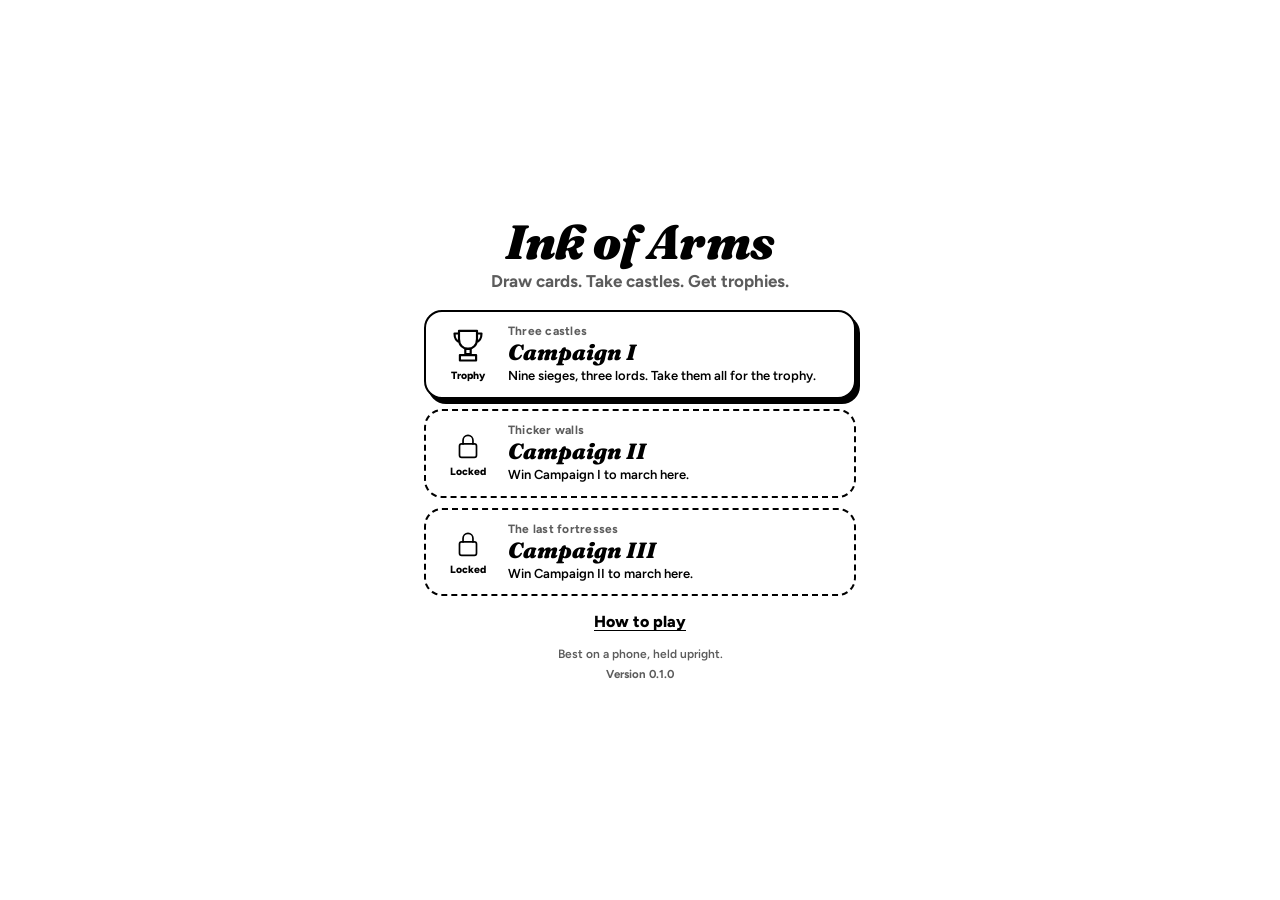
==== play/index.html @ 6a8299ff "Add files via upload" ====
<!DOCTYPE html>
<html lang="en">
<head>
<meta charset="utf-8">
<meta name="viewport" content="width=device-width, initial-scale=1, viewport-fit=cover">
<title>Ink of Arms: draw cards, take castles, get trophies</title>
<meta name="theme-color" content="#ffffff">
<meta name="description" content="Draw cards. Take castles. Get trophies.">
<link rel="manifest" href="/manifest.webmanifest">
<link rel="icon" type="image/svg+xml" href="/icons/icon.svg">
<meta name="apple-mobile-web-app-capable" content="yes">
<meta name="mobile-web-app-capable" content="yes">
<meta name="apple-mobile-web-app-title" content="Ink of Arms">
<meta name="apple-mobile-web-app-status-bar-style" content="default">
<link rel="preconnect" href="https://fonts.googleapis.com">
<link rel="preconnect" href="https://fonts.gstatic.com" crossorigin>
<link href="https://fonts.googleapis.com/css2?family=Fraunces:ital,opsz,wght@0,9..144,500;0,9..144,800;0,9..144,900;1,9..144,900&family=Figtree:wght@500;600;700;800&display=swap" rel="stylesheet">
<link rel="stylesheet" href="styles.css">
</head>
<body>


<section id="title" class="screen on">
  <div class="panel" style="animation:none;box-shadow:none;border:0;padding:8px 4px">
    <h1 class="logo">Ink of Arms</h1>
    <p class="tag">Draw cards. Take castles. Get trophies.</p>
    <div class="events" id="invs"></div>
    <button class="linkbtn" id="howBtn">How to play</button>
    <div class="foot-note">Best on a phone, held upright.</div>
    <div class="ver" id="ver"></div>
  </div>
</section>

<section id="intro" class="screen">
  <div class="panel" id="introPanel">
    <div class="prog" id="pips"></div>
    <div class="sub" id="introWhere"></div>
    <h2 id="introKind" style="margin-top:4px"></h2>
    <div class="big" id="introTarget" style="margin-top:14px"></div>
    <p style="margin-top:2px">damage to breach the walls</p>
    <div class="how" id="introBoss"></div>
    <p id="introReward" style="font-size:13px"></p>
    <button class="btn" id="sitBtn">Lay siege</button>
  </div>
</section>

<section id="game" class="screen">
  <div class="top">
    <div>
      <div class="hn" id="kind"></div>
      <div class="sub" id="where"></div>
    </div>
    <div class="pts"><div class="pv" id="scoreNow">0</div><div class="sub" id="scoreNeed"></div></div>
  </div>
  <div class="bar"><i id="barFill"></i></div>
  <p class="bossnote" id="bossNote"></p>
  <div class="jokers" id="jokers"></div>
  <div class="stage" id="stage">
    <div class="played" id="played"></div>
    <div class="readout">
      <div class="hname" id="hname"></div>
      <div class="cxm">
        <div><div class="pill chips" id="chips">0</div><span class="pill-l">chips</span></div>
        <span class="times">×</span>
        <div><div class="pill mult" id="mult">0</div><span class="pill-l">mult</span></div>
      </div>
    </div>
  </div>
  <div class="hand" id="hand"></div>
  <div class="actions">
    <button class="btn ghost" id="discardBtn">Discard<small id="discardsLeft"></small></button>
    <button class="btn ghost" id="sortBtn" aria-label="Sort hand">Sort<small id="sortMode">rank</small></button>
    <button class="btn" id="playBtn">Attack<small id="handsLeft"></small></button>
  </div>
  <div class="foot">
    <span class="money" id="money">$4</span>
    <span class="sub" id="deckCount"></span>
    <button class="linkbtn" id="handsBtn">Codex</button>
  </div>
</section>

<section id="shop" class="screen">
  <div class="shophead"><h2>The armory</h2></div>
  <div class="wallet"><small>Your purse</small><b id="shopMoney"></b></div>
  <div class="label">Your relics. Tap one to move or sell it</div>
  <div class="jokers" id="shopJokers"></div>
  <div class="label">For sale</div>
  <div class="shoplist" id="shelf"></div>
  <div class="shopbtns">
    <button class="btn ghost" id="rerollBtn">Restock</button>
    <button class="btn" id="nextBtn">March on</button>
  </div>
</section>

<div class="veil" id="veil"><div class="panel" id="sheet"></div></div>

<!-- Order matters: each script can only use what the scripts above it define while loading. main.js is always last. -->
<script src="js/config.js"></script>
<script src="js/engine.js"></script>
<script src="js/art.js"></script>
<script src="js/ui.js"></script>
<script src="js/siege.js"></script>
<script src="js/screens.js"></script>
<script src="js/main.js"></script>
</body>
</html>
---- play/styles.css ----
/* Ink of Arms. Paper-and-ink look shared with Ink Nine and Ink Rally: white paper, black ink, no other colors. */
:root{
  --paper:#ffffff; --ink:#000000; --soft:#5c5c5c;
  --display:"Fraunces", Georgia, "Times New Roman", serif;
  --ui:"Figtree", system-ui, -apple-system, "Segoe UI", sans-serif;
  --spring:cubic-bezier(.34,1.56,.64,1); --settle:cubic-bezier(.3,.7,.3,1);
  color-scheme:light; box-sizing:border-box;
  padding-top:env(safe-area-inset-top,0px); padding-bottom:env(safe-area-inset-bottom,0px);
}
@media (prefers-color-scheme: dark){ :root:not([data-theme="light"]){ --paper:#ffffff; --ink:#000000; --soft:#5c5c5c; } }
:root[data-theme="dark"]{ --paper:#ffffff; --ink:#000000; --soft:#5c5c5c; }
*,*::before,*::after{ box-sizing:inherit; }
html{ height:100%; scroll-padding-top:env(safe-area-inset-top,0px); }
html,body{ margin:0; height:100%; background:var(--paper); color:var(--ink); font-family:var(--ui); overflow:hidden; overscroll-behavior:none;
  -webkit-user-select:none; user-select:none; -webkit-touch-callout:none; -webkit-tap-highlight-color:transparent; }
button{ appearance:none; font:inherit; color:inherit; background:none; border:0; padding:0; cursor:pointer; }
.hidden{ display:none !important; }

@keyframes bump{0%{transform:scale(1)}30%{transform:scale(1.3,.78)}55%{transform:scale(.9,1.14)}78%{transform:scale(1.04,.97)}100%{transform:scale(1)}}
@keyframes cardIn{0%{transform:translateY(60vh) scale(.7,1.3)}55%{transform:translateY(-10px) scale(1.06,.94)}75%{transform:translateY(3px) scale(.98,1.02)}100%{transform:none}}
@keyframes pickIn{0%{opacity:0;transform:translateY(24px) scale(.9,1.12)}60%{opacity:1;transform:translateY(-3px) scale(1.03,.97)}100%{opacity:1;transform:none}}
@keyframes rowIn{0%{opacity:0;transform:translateX(-18px)}70%{opacity:1;transform:translateX(3px)}100%{opacity:1;transform:none}}
@keyframes trophyIn{0%{opacity:0;transform:translateY(-120px) scale(.7,1.3)}45%{opacity:1;transform:translateY(0) scale(1.25,.72)}62%{transform:translateY(-14px) scale(.9,1.12)}78%{transform:translateY(0) scale(1.06,.95)}100%{transform:none}}
@keyframes nope{0%,100%{transform:translateX(0)}25%{transform:translateX(-4px)}75%{transform:translateX(4px)}}
@keyframes bought{0%{transform:scale(1)}30%{transform:scale(1.05,.9);background:var(--ink);color:var(--paper)}60%{transform:scale(.98,1.04)}100%{transform:none}}
.bump{ animation:bump .4s ease-out; }
.nope{ animation:nope .3s; }

.screen{ position:absolute; inset:0; display:none; flex-direction:column; max-width:480px; margin:0 auto;
  padding:calc(env(safe-area-inset-top,0px) + 12px) 16px calc(env(safe-area-inset-bottom,0px) + 12px); }
.screen.on{ display:flex; }

/* ---------- shared pieces from Ink Nine / Ink Rally ---------- */
.panel{ background:var(--paper); border:2.5px solid var(--ink); border-radius:24px; box-shadow:7px 8px 0 var(--ink);
  padding:22px 18px 18px; width:min(440px,100%); text-align:center; animation:cardIn .6s var(--settle); }
.panel h2{ font-family:var(--display); font-weight:900; font-style:italic; font-size:34px; line-height:1.05; margin:0; }
.panel p{ margin:6px 0 16px; font-weight:700; color:var(--soft); line-height:1.4; }
.panel h3{ font-family:var(--display); font-weight:800; font-size:20px; margin:4px 0 10px; text-align:left; }
.logo{ font-family:var(--display); font-style:italic; font-weight:900; font-size:48px; line-height:.95; letter-spacing:-.01em; margin:0 0 4px; }
.tag{ font-weight:800; font-size:17px; margin:10px 0 4px; }
.big{ font-family:var(--display); font-weight:900; font-size:52px; line-height:1; margin:4px 0 2px; font-variant-numeric:tabular-nums; }
.btn{ appearance:none; border:2.5px solid var(--ink); background:var(--ink); color:var(--paper); border-radius:14px; padding:13px 22px;
  font-family:var(--ui); font-weight:800; font-size:16px; cursor:pointer; width:100%; line-height:1.1; transition:transform .2s var(--spring); }
.btn small{ display:block; font-size:11px; font-weight:700; opacity:.8; margin-top:3px; }
.btn:active{ transform:scale(1.04,.9); }
.btn.ghost{ background:var(--paper); color:var(--ink); }
.btn:disabled{ opacity:.3; cursor:default; transform:none; }
.btn:focus-visible,.event:focus-visible,.linkbtn:focus-visible,.card:focus-visible,.joker:focus-visible,.sbuy:focus-visible{ outline:3px solid var(--ink); outline-offset:3px; }
.linkbtn{ appearance:none; border:0; background:none; padding:2px 4px; font:inherit; font-weight:800; color:var(--ink); text-decoration:underline; text-underline-offset:3px; cursor:pointer; }
.how{ text-align:left; font-size:13px; font-weight:600; border:1.5px dashed var(--ink); border-radius:12px; padding:10px 12px; margin:0 0 14px; line-height:1.45; }
.how p{ margin:0 0 8px !important; color:var(--ink) !important; font-weight:600 !important; }
.how p:last-child{ margin:0 !important; }
.tw{ display:inline-block; vertical-align:middle; font-family:var(--ui); font-style:normal; font-size:12px; font-weight:800; background:var(--ink); color:var(--paper); border-radius:999px; padding:4px 9px; margin-left:6px; transform:translateY(-3px); }
.sub{ font-size:13px; font-weight:700; color:var(--soft); line-height:1.25; }

/* ---------- home ---------- */
#title{ justify-content:center; align-items:center; overflow:auto; }
.events{ display:grid; gap:10px; margin:16px 0 14px; }
.event{ display:grid; grid-template-columns:auto 1fr; gap:12px; align-items:center; text-align:left; border:2.5px solid var(--ink); border-radius:18px; padding:12px 14px;
  background:var(--paper); box-shadow:4px 5px 0 var(--ink); animation:pickIn .55s var(--settle) both; transition:transform .2s var(--spring); }
.event:active{ transform:scale(1.03,.94); }
.event.locked{ border-style:dashed; box-shadow:none; opacity:.55; cursor:default; }
.tw-wrap{ display:flex; flex-direction:column; align-items:center; gap:2px; min-width:56px; }
.tw-wrap svg{ width:36px; height:40px; }
.tw-wrap small{ font-size:10.5px; font-weight:800; }
.ev{ display:grid; gap:3px; }
.ev b{ font-family:var(--display); font-style:italic; font-weight:900; font-size:22px; line-height:1.05; }
.ev i{ font-style:normal; font-size:12px; font-weight:700; color:var(--soft); letter-spacing:.02em; }
.ev span{ font-size:13px; font-weight:600; line-height:1.35; }
.foot-note{ font-size:12px; font-weight:600; color:var(--soft); margin-top:14px; }

/* ---------- siege intro ---------- */
#intro{ justify-content:center; align-items:center; }
.prog{ display:flex; gap:6px; justify-content:center; margin:0 0 14px; }
.prog i{ width:12px; height:12px; border:2px solid var(--ink); border-radius:50%; }
.prog i.done{ background:var(--ink); }
.prog i.now{ background:var(--ink); transform:scale(1.35); }
.prog i.gap{ width:6px; border:0; }

/* ---------- siege ---------- */
#game{ gap:10px; }
.top{ display:grid; grid-template-columns:1fr auto; gap:8px; align-items:start; }
.hn{ font-family:var(--display); font-weight:800; font-size:30px; line-height:1; letter-spacing:-.01em; }
.hn.boss{ font-style:italic; font-weight:900; }
.top .sub{ margin-top:4px; }
.pts{ text-align:right; min-width:64px; }
.pv{ font-family:var(--display); font-weight:800; font-size:30px; line-height:1; font-variant-numeric:tabular-nums; display:inline-block; transform-origin:100% 80%; }
.bar{ position:relative; height:12px; border:2px solid var(--ink); border-radius:999px; overflow:hidden; }
.bar i{ position:absolute; inset:0 auto 0 0; width:0; background:var(--ink); transition:width .5s var(--spring); }
.bossnote{ margin:0; text-align:left; font-size:13px; font-weight:700; border:1.5px dashed var(--ink); border-radius:12px; padding:8px 12px; line-height:1.35; }

.jokers{ display:flex; gap:7px; height:86px; flex:none; padding:0 4px 5px 0; }
.jslot{ flex:1; min-width:0; border:2px dashed var(--ink); border-radius:12px; opacity:.3; }
.joker{ position:relative; flex:1; min-width:0; background:var(--paper); border:2px solid var(--ink); border-radius:12px; box-shadow:3px 4px 0 var(--ink);
  display:flex; flex-direction:column; align-items:center; justify-content:center; gap:4px; padding:4px; animation:pickIn .5s var(--settle) both; transition:transform .2s var(--spring); }
.joker:active{ transform:scale(1.06,.9); }
.joker svg{ width:auto; height:46%; max-width:70%; }
.joker .jn{ font-family:var(--display); font-style:italic; font-weight:900; font-size:11.5px; line-height:1; text-align:center; }
.joker .rar{ position:absolute; top:5px; right:5px; display:flex; gap:2px; }
.rar i{ width:6px; height:6px; border-radius:50%; background:var(--ink); }

.stage{ position:relative; flex:1; min-height:140px; display:flex; flex-direction:column; align-items:center; justify-content:center; gap:12px; }
.played{ display:flex; gap:8px; justify-content:center; min-height:calc(var(--cw) * 1.4); }
.readout{ display:flex; flex-direction:column; align-items:center; gap:8px; }
.hname{ font-family:var(--display); font-style:italic; font-weight:900; font-size:24px; min-height:30px; line-height:1.2; }
.hname .note{ font-family:var(--ui); font-style:normal; font-size:13px; font-weight:700; color:var(--soft); }
.cxm{ display:flex; align-items:center; gap:10px; }
.pill{ min-width:88px; padding:7px 12px; border:2.5px solid var(--ink); border-radius:14px; font-family:var(--display); font-weight:900;
  font-size:26px; line-height:1; text-align:center; font-variant-numeric:tabular-nums; box-shadow:3px 4px 0 var(--ink); }
.pill.chips{ background:var(--paper); color:var(--ink); }
.pill.mult{ background:var(--ink); color:var(--paper); }
.pill-l{ display:block; font-family:var(--ui); font-size:10.5px; font-weight:800; text-align:center; margin-top:5px; }
.times{ font-family:var(--display); font-weight:900; font-size:22px; margin-bottom:18px; }

.hand{ position:relative; flex:none; height:calc(var(--cw) * 1.4 + 60px); display:flex; justify-content:center; align-items:flex-end; padding-bottom:24px; }
.card{ position:relative; width:var(--cw); height:calc(var(--cw) * 1.4); background:var(--paper); border:2px solid var(--ink); border-radius:12px; flex:none;
  box-shadow:3px 4px 0 var(--ink); transition:transform .28s var(--spring), box-shadow .2s; touch-action:manipulation; }
.hand .card{ margin:0 calc(var(--overlap) * -1); }
.hand .card.picked{ box-shadow:5px 8px 0 var(--ink); }
.card .rk{ position:absolute; top:5px; left:6px; font-family:var(--display); font-style:italic; font-weight:900; font-size:calc(var(--cw) * .25); line-height:1; letter-spacing:-.02em; }
.card .mini{ position:absolute; top:calc(var(--cw) * .25 + 8px); left:6px; width:17%; }
.card .big{ position:absolute; left:50%; top:54%; transform:translate(-50%,-50%); width:44%; }
.card .big.royal{ top:62%; width:36%; }
.card .crown{ position:absolute; left:50%; top:26%; transform:translateX(-50%); width:36%; }
.card .ttl{ position:absolute; left:0; right:0; bottom:5px; text-align:center; font-family:var(--ui); font-weight:800; font-size:calc(var(--cw) * .14); line-height:1; }
.card .blot{ position:absolute; inset:14% 8%; pointer-events:none; }
.float{ position:absolute; left:50%; top:-10px; transform:translateX(-50%); font-family:var(--display); font-weight:900; font-size:18px; white-space:nowrap;
  pointer-events:none; z-index:5; text-shadow:0 0 3px #fff,0 0 3px #fff,0 0 6px #fff; }
.float.m{ background:var(--ink); color:var(--paper); border-radius:999px; padding:3px 9px; font-size:15px; text-shadow:none; }

.actions{ display:grid; grid-template-columns:1fr auto 1fr; gap:8px; align-items:stretch; }
.actions .btn{ padding:11px 10px; }
.actions #sortBtn{ padding:11px 14px; }
.foot{ display:flex; justify-content:space-between; align-items:center; }
.money{ font-family:var(--display); font-weight:900; font-size:24px; font-variant-numeric:tabular-nums; display:inline-block; }

/* ---------- overlay cards ---------- */
.veil{ position:fixed; inset:0; z-index:30; display:none; overflow-y:auto; background:rgba(255,255,255,.78);
  padding:calc(env(safe-area-inset-top,0px) + 16px) 16px calc(env(safe-area-inset-bottom,0px) + 16px); }
.veil.on{ display:grid; }
.veil .panel{ margin:auto; }
.twobtn{ display:flex; gap:8px; margin-top:8px; } .twobtn .btn{ flex:1; }
.panel > .btn + .btn{ margin-top:8px; }
.board{ border:2px solid var(--ink); border-radius:14px; overflow:hidden; margin:0 0 16px; text-align:left; }
.board .row{ display:grid; grid-template-columns:1fr auto; align-items:center; gap:10px; padding:9px 12px; border-top:1.5px solid var(--ink); animation:rowIn .45s var(--settle) both; }
.board .row:first-child{ border-top:0; }
.board .row.me{ background:var(--ink); color:var(--paper); }
.board .nm{ font-weight:800; font-size:14px; line-height:1.2; }
.board .nm small{ display:block; font-weight:600; font-size:12px; opacity:.75; margin-top:2px; }
.board b{ font-family:var(--display); font-weight:900; font-size:19px; text-align:right; font-variant-numeric:tabular-nums; }
.board .ic{ width:22px; height:22px; flex:none; }
.award{ display:grid; place-items:center; margin:4px 0 12px; }
.award .troph{ width:96px; height:106px; animation:trophyIn 1s var(--settle) both .2s; transform-origin:50% 100%; }
.award p{ margin:6px 0 0 !important; font-family:var(--display); font-style:italic; font-weight:900; font-size:22px; color:var(--ink) !important; }
.relicHead{ display:grid; grid-template-columns:56px 1fr; gap:12px; align-items:center; text-align:left; margin-bottom:12px; }
.relicHead .sid{ width:56px; height:56px; }
.relicHead h2{ font-size:28px !important; }

/* ---------- armory ---------- */
#shop{ gap:12px; overflow:auto; }
.shophead{ display:flex; justify-content:space-between; align-items:baseline; }
.shophead h2{ font-family:var(--display); font-style:italic; font-weight:900; font-size:34px; margin:0; }
.wallet{ display:flex; justify-content:space-between; align-items:baseline; border:2px solid var(--ink); border-radius:14px; padding:8px 14px; }
.wallet small{ font-size:12px; font-weight:800; }
.wallet b{ font-family:var(--display); font-weight:900; font-size:26px; font-variant-numeric:tabular-nums; display:inline-block; }
.label{ font-size:12px; font-weight:800; margin:2px 0 -4px; }
.shoplist{ display:grid; gap:8px; }
.srow{ display:grid; grid-template-columns:44px 1fr auto; gap:10px; align-items:center; border:2px solid var(--ink); border-radius:14px; padding:9px 10px; animation:rowIn .45s var(--settle) both; }
.srow.sold{ border-style:dashed; opacity:.5; }
.srow.flash{ animation:bought .55s var(--settle); }
.sid{ display:grid; place-items:center; border:2px solid var(--ink); border-radius:10px; width:44px; height:44px; }
.sid svg{ width:32px; height:32px; }
.sinfo b{ display:block; font-family:var(--display); font-style:italic; font-weight:900; font-size:18px; line-height:1.1; }
.sinfo small{ display:block; font-size:12.5px; font-weight:600; line-height:1.35; margin-top:2px; }
.sinfo i{ display:block; font-style:normal; font-size:11px; font-weight:700; color:var(--soft); margin-bottom:1px; }
.sbuy{ border:2px solid var(--ink); background:var(--ink); color:var(--paper); border-radius:12px; padding:6px 10px; font-family:var(--display); font-weight:900; font-size:18px;
  line-height:1.05; text-align:center; min-width:70px; transition:transform .2s var(--spring); }
.sbuy small{ display:block; font-family:var(--ui); font-size:10px; font-weight:700; opacity:.8; }
.sbuy[aria-disabled="true"]{ background:var(--paper); color:var(--ink); opacity:.45; }
.sbuy:active{ transform:scale(1.08,.88); }
.shopbtns{ display:grid; grid-template-columns:1fr 1.4fr; gap:8px; margin-top:auto; }

.splat{ position:fixed; pointer-events:none; z-index:-1; }
@media (prefers-reduced-motion: reduce){
  .panel,.event,.joker,.board .row,.srow,.award .troph,.bump{ animation:none; }
  .card,.bar i{ transition:none; }
}
.ver{ font-size:11.5px; font-weight:700; color:var(--soft); margin-top:6px; }
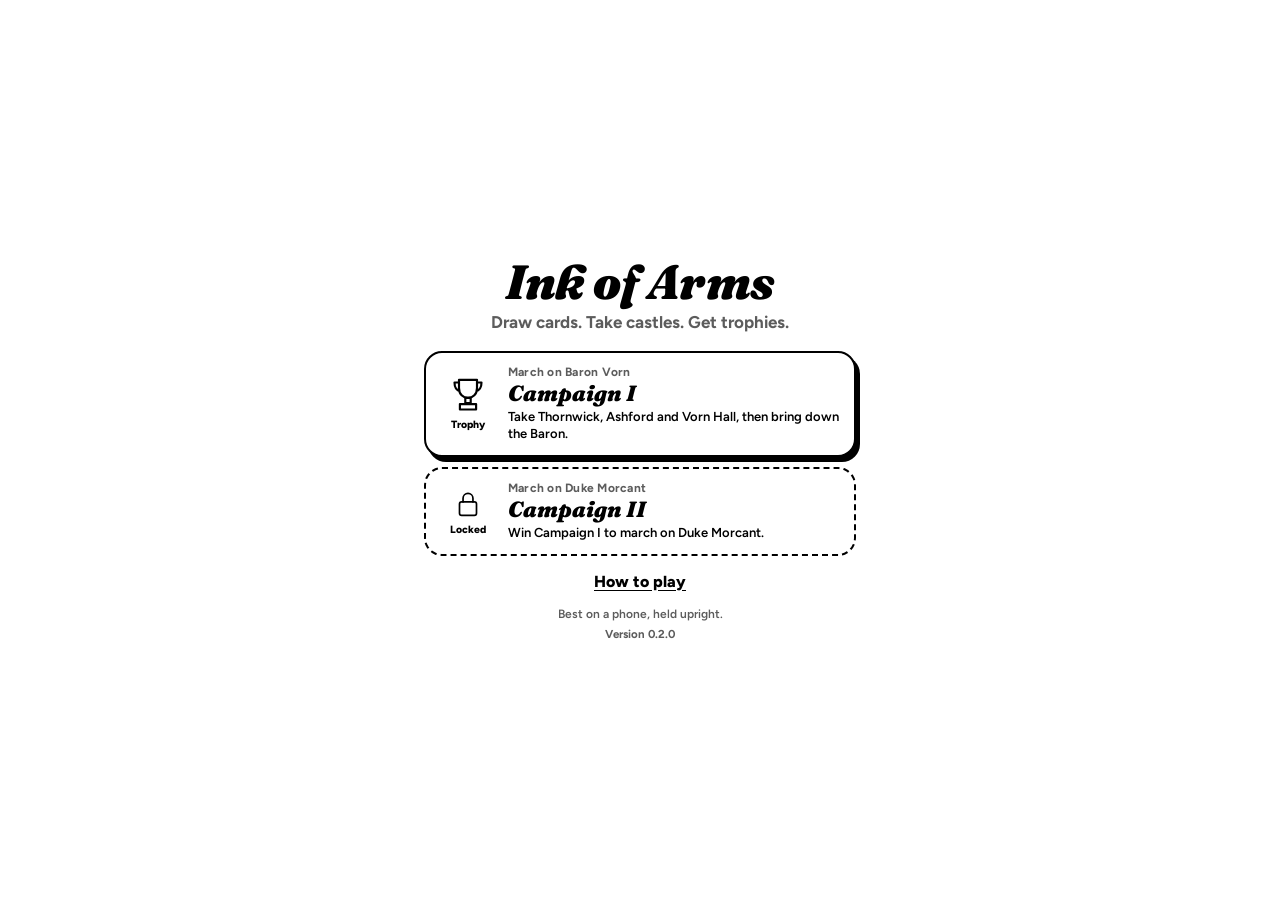
==== commit 102632d8: "Give each campaign a ruler to conquer and a story to follow Co-Authored-By: Claude Opus 5.5 <noreply" ====
--- a/play/index.html
+++ b/play/index.html
@@ -35,7 +35,9 @@
   <div class="panel" id="introPanel">
     <div class="prog" id="pips"></div>
     <div class="sub" id="introWhere"></div>
+    <p class="story" id="introStory"></p>
     <h2 id="introKind" style="margin-top:4px"></h2>
+    <div class="sub" id="introPlace" style="margin-top:4px"></div>
     <div class="big" id="introTarget" style="margin-top:14px"></div>
     <p style="margin-top:2px">damage to breach the walls</p>
     <div class="how" id="introBoss"></div>
--- a/play/styles.css
+++ b/play/styles.css
@@ -76,6 +76,12 @@
 .prog i.done{ background:var(--ink); }
 .prog i.now{ background:var(--ink); transform:scale(1.35); }
 .prog i.gap{ width:6px; border:0; }
+.prog i.cit{ border-radius:3px; }
+.prog i.crown{ width:20px; height:14px; border:0; border-radius:0; display:grid; place-items:center; }
+.prog i.crown svg{ width:20px; height:12px; color:var(--ink); }
+.prog i.crown.done svg path,.prog i.crown.now svg path{ fill:var(--ink); }
+.prog i.crown.now,.prog i.crown.done{ background:none; }
+.story{ font-family:var(--ui); font-weight:600; font-size:14px; line-height:1.35; color:var(--ink) !important; margin:10px 0 12px !important; }
 
 /* ---------- siege ---------- */
 #game{ gap:10px; }
@@ -87,7 +93,7 @@
 .pv{ font-family:var(--display); font-weight:800; font-size:30px; line-height:1; font-variant-numeric:tabular-nums; display:inline-block; transform-origin:100% 80%; }
 .bar{ position:relative; height:12px; border:2px solid var(--ink); border-radius:999px; overflow:hidden; }
 .bar i{ position:absolute; inset:0 auto 0 0; width:0; background:var(--ink); transition:width .5s var(--spring); }
-.bossnote{ margin:0; text-align:left; font-size:13px; font-weight:700; border:1.5px dashed var(--ink); border-radius:12px; padding:8px 12px; line-height:1.35; }
+.bossnote{ position:relative; margin:0; text-align:left; font-size:13px; font-weight:700; border:1.5px dashed var(--ink); border-radius:12px; padding:8px 12px; line-height:1.35; }
 
 .jokers{ display:flex; gap:7px; height:86px; flex:none; padding:0 4px 5px 0; }
 .jslot{ flex:1; min-width:0; border:2px dashed var(--ink); border-radius:12px; opacity:.3; }
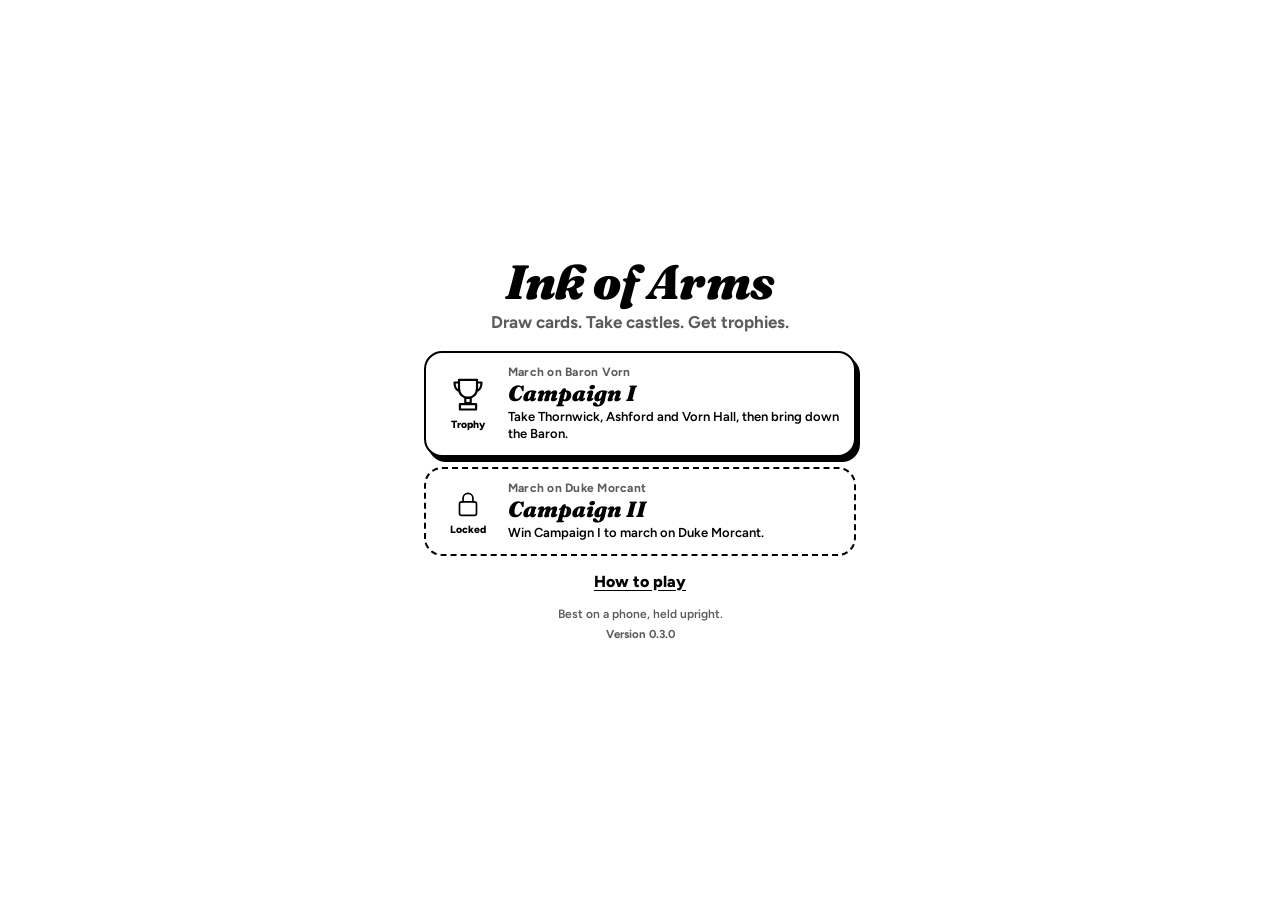
==== commit 7501b66e: "Add a pause button and save the run in progress, as in Ink Nine Co-Authored-By: Claude Opus 5.5 <nor" ====
--- a/play/index.html
+++ b/play/index.html
@@ -25,6 +25,7 @@
     <h1 class="logo">Ink of Arms</h1>
     <p class="tag">Draw cards. Take castles. Get trophies.</p>
     <div class="events" id="invs"></div>
+    <div id="resnote"></div>
     <button class="linkbtn" id="howBtn">How to play</button>
     <div class="foot-note">Best on a phone, held upright.</div>
     <div class="ver" id="ver"></div>
@@ -58,6 +59,9 @@
   <p class="bossnote" id="bossNote"></p>
   <div class="jokers" id="jokers"></div>
   <div class="stage" id="stage">
+    <button id="pause" type="button" aria-label="Pause">
+      <svg viewBox="0 0 32 32" aria-hidden="true"><rect x="9" y="8" width="5" height="16" rx="1.5" fill="currentColor"/><rect x="18" y="8" width="5" height="16" rx="1.5" fill="currentColor"/></svg>
+    </button>
     <div class="played" id="played"></div>
     <div class="readout">
       <div class="hname" id="hname"></div>
--- a/play/styles.css
+++ b/play/styles.css
@@ -105,6 +105,17 @@
 .joker .rar{ position:absolute; top:5px; right:5px; display:flex; gap:2px; }
 .rar i{ width:6px; height:6px; border-radius:50%; background:var(--ink); }
 
+/* The pause button, copied from Ink Nine. Here it sits in the top corner of the stage. */
+#pause{position:absolute;right:2px;top:0;z-index:6;width:44px;height:44px;border-radius:50%;
+  border:2.5px solid var(--ink);background:var(--paper);color:var(--ink);box-shadow:3px 4px 0 var(--ink);display:grid;place-items:center;cursor:pointer;padding:0;
+  transition:transform .28s cubic-bezier(.34,1.56,.64,1),opacity .2s}
+#pause svg{width:26px;height:26px}
+#pause:active{transform:scale(1.12,.86)}
+#pause:disabled{opacity:.3;cursor:default}
+#pause:focus-visible{outline:3px solid var(--ink);outline-offset:4px}
+.evn{font-size:12px !important;font-weight:800 !important;color:var(--ink) !important;margin:0 0 4px !important}
+.resnote{font-size:12px;font-weight:600;color:var(--soft);margin:-4px 0 10px;line-height:1.4}
+.ev .saved strong{font-weight:800}
 .stage{ position:relative; flex:1; min-height:140px; display:flex; flex-direction:column; align-items:center; justify-content:center; gap:12px; }
 .played{ display:flex; gap:8px; justify-content:center; min-height:calc(var(--cw) * 1.4); }
 .readout{ display:flex; flex-direction:column; align-items:center; gap:8px; }
